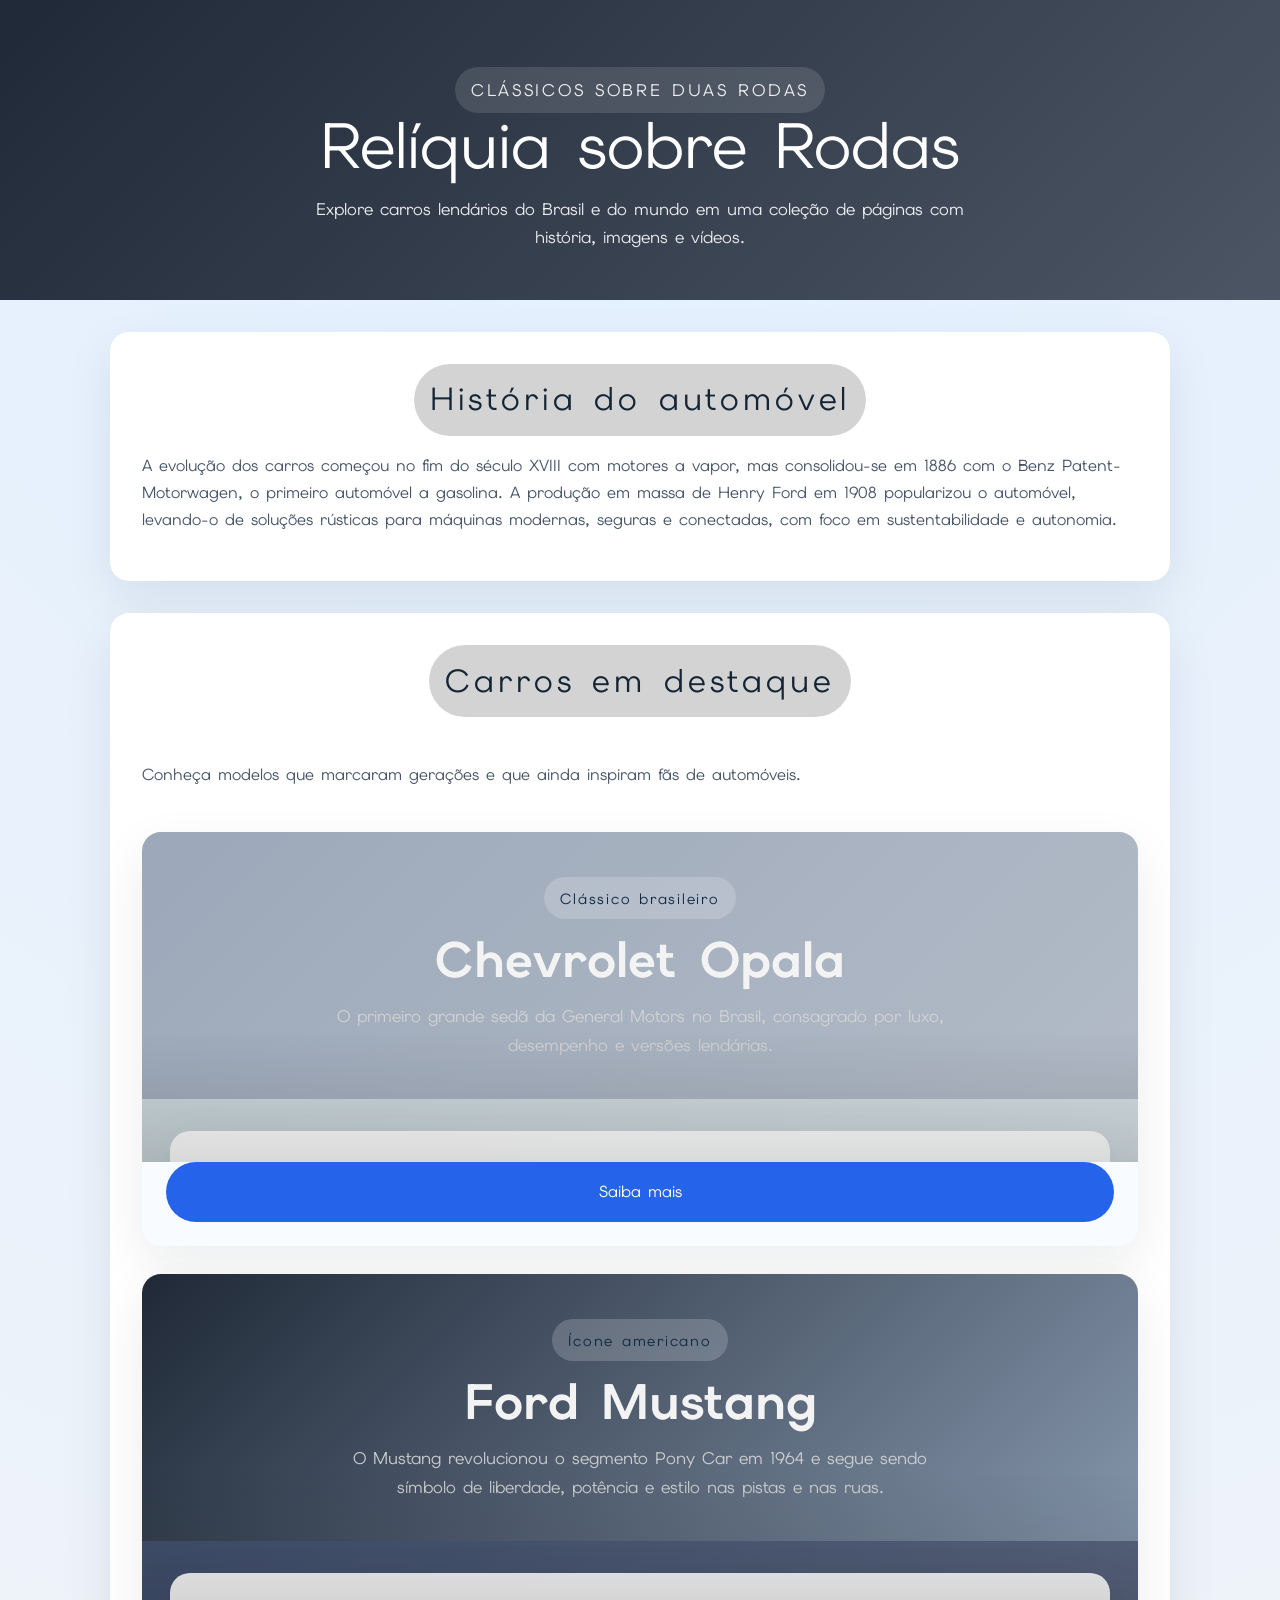
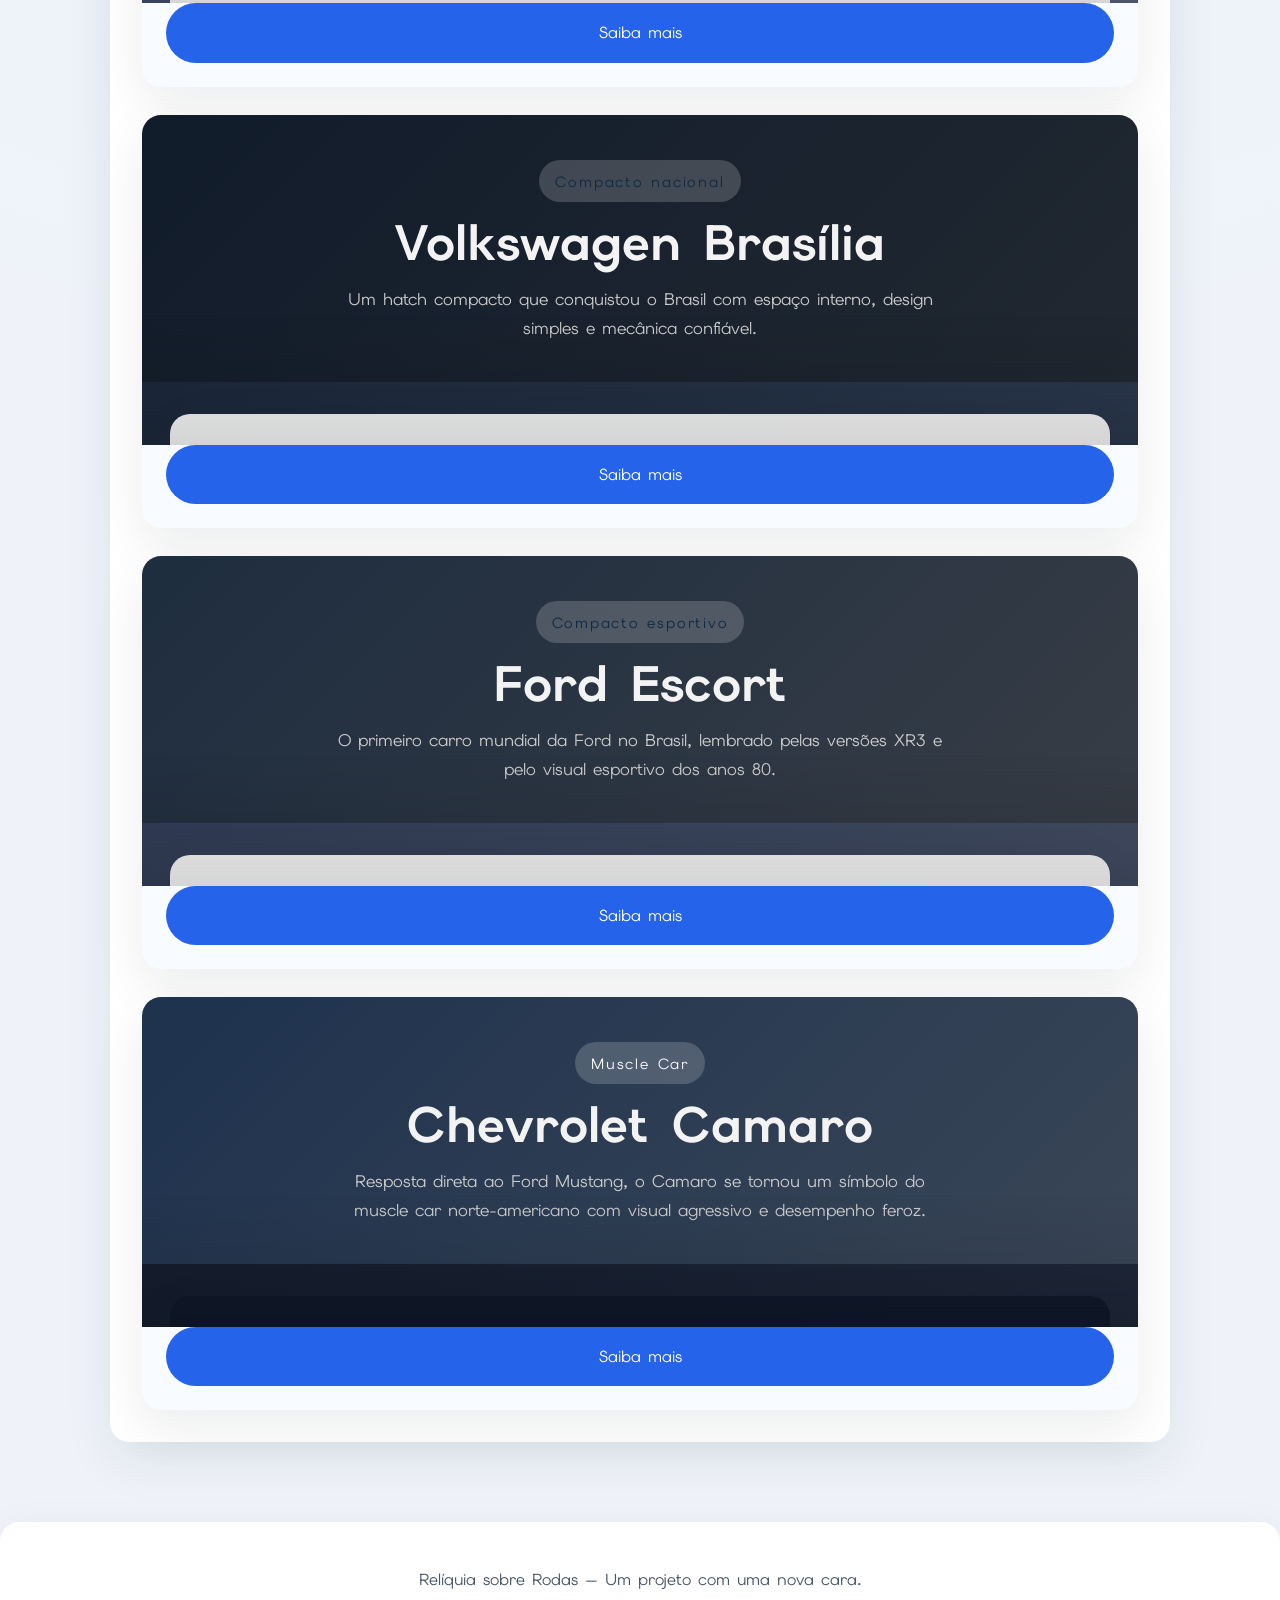
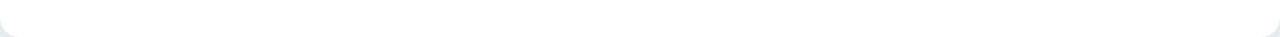
==== index.html @ 3fe46711 "Carros v1" ====
<!DOCTYPE html>
<html lang="pt-BR">
    <head>
        <meta charset="UTF-8">
        <meta name="viewport" content="width=device-width, initial-scale=1.0">
        <meta name="description" content="Relíquia sobre Rodas - carros clássicos, ícones automotivos e histórias de modelos como Opala, Mustang, Brasília, Escort e Camaro.">
        <title>Relíquia sobre Rodas</title>
        <link rel="preconnect" href="https://fonts.googleapis.com">
        <link rel="preconnect" href="https://fonts.gstatic.com" crossorigin>
        <link href="https://fonts.googleapis.com/css2?family=Castoro:ital@0;1&family=Elms+Sans:ital,wght@0,100..900;1,100..900&family=Nunito:ital,wght@0,200..1000;1,200..1000&family=Special+Elite&display=swap" rel="stylesheet">
        <link rel="stylesheet" href="css/base.css">
        <link rel="stylesheet" href="css/home.css">
    </head>
    <body class="special-elite-regular">
        <header class="page-header">
            <div class="hero">
                <p class="eyebrow">Clássicos sobre duas rodas</p>
                <h1>Relíquia sobre Rodas</h1>
                <p>Explore carros lendários do Brasil e do mundo em uma coleção de páginas com história, imagens e vídeos.</p>
            </div>
        </header>

        <main class="content-layout">
            <section class="intro" aria-labelledby="intro-title">
                <h2 id="intro-title">História do automóvel</h2>
                <p>A evolução dos carros começou no fim do século XVIII com motores a vapor, mas consolidou-se em 1886 com o Benz Patent-Motorwagen, o primeiro automóvel a gasolina. A produção em massa de Henry Ford em 1908 popularizou o automóvel, levando-o de soluções rústicas para máquinas modernas, seguras e conectadas, com foco em sustentabilidade e autonomia.</p>
            </section>

            <section class="cars-section" aria-labelledby="cars-title">
                <div class="section-header">
                    <h2 id="cars-title">Carros em destaque</h2>
                    <p>Conheça modelos que marcaram gerações e que ainda inspiram fãs de automóveis.</p>
                </div>

                <div class="cars-grid">
                    <article class="car-card">
                        <figure>
                            <iframe src="opala.html" title="Prévia do Opala" loading="lazy"></iframe>
                            <figcaption>Chevrolet Opala</figcaption>
                        </figure>
                        <a class="button-link" href="opala.html">Saiba mais</a>
                    </article>

                    <article class="car-card">
                        <figure>
                            <iframe src="fordmustang.html" title="Prévia do Ford Mustang" loading="lazy"></iframe>
                            <figcaption>Ford Mustang</figcaption>
                        </figure>
                        <a class="button-link" href="fordmustang.html">Saiba mais</a>
                    </article>

                    <article class="car-card">
                        <figure>
                            <iframe src="brasilia.html" title="Prévia da Brasília" loading="lazy"></iframe>
                            <figcaption>Volkswagen Brasília</figcaption>
                        </figure>
                        <a class="button-link" href="brasilia.html">Saiba mais</a>
                    </article>

                    <article class="car-card">
                        <figure>
                            <iframe src="fordescort.html" title="Prévia do Ford Escort" loading="lazy"></iframe>
                            <figcaption>Ford Escort</figcaption>
                        </figure>
                        <a class="button-link" href="fordescort.html">Saiba mais</a>
                    </article>

                    <article class="car-card">
                        <figure>
                            <iframe src="camaro.html" title="Prévia do Camaro" loading="lazy"></iframe>
                            <figcaption>Chevrolet Camaro</figcaption>
                        </figure>
                        <a class="button-link" href="camaro.html">Saiba mais</a>
                    </article>
                </div>
            </section>
        </main>

        <footer class="page-footer">
            <p>Relíquia sobre Rodas — Um projeto com uma nova cara.</p>
        </footer>
    </body>
</html>
---- css/base.css ----
﻿@import url('https://fonts.googleapis.com/css2?family=Castoro:ital@0;1&family=Elms+Sans:ital,wght@0,100..900;1,100..900&family=Nunito:ital,wght@0,200..1000;1,200..1000&family=Special+Elite&display=swap');

:root {
    color-scheme: light;
}

*,
*::before,
*::after {
    box-sizing: border-box;
}

html {
    scroll-behavior: smooth;
}

body {
    margin: 0;
    min-height: 100vh;
    line-height: 1.7;
    font-family: "Elms Sans", system-ui, -apple-system, BlinkMacSystemFont, "Segoe UI", sans-serif;
    font-weight: 400;
    font-style: normal;
}

.special-elite-regular,
.special-elite-regular * {
    font-family: "Elms Sans", system-ui, -apple-system, BlinkMacSystemFont, "Segoe UI", sans-serif !important;
    font-weight: 400 !important;
    font-style: normal !important;
}

.eyebrow {
    display: inline-block;
    margin-bottom: 1rem;
    padding: 0.55rem 1rem;
    border-radius: 999px;
    background: rgba(83, 83, 83, 0.12);
    text-transform: uppercase;
    letter-spacing: 0.16em;
    font-size: 0.78rem;
}

img,
iframe {
    width: 100%;
    display: block;
    border: 0;
}

a {
    color: inherit;
}

.button-link {
    display: inline-flex;
    align-items: center;
    justify-content: center;
    padding: 1rem 1.5rem;
    text-decoration: none;
    border-radius: 999px;
    font-weight: 700;
    transition: transform 0.2s ease, box-shadow 0.2s ease, background-color 0.2s ease;
}

.button-link:hover,
.button-link:focus-visible {
    transform: translateY(-2px);
}
---- css/home.css ----
@import url('https://fonts.googleapis.com/css2?family=Castoro:ital@0;1&family=Elms+Sans:ital,wght@0,100..900;1,100..900&family=Nunito:ital,wght@0,200..1000;1,200..1000&family=Special+Elite&display=swap');

:root {
    --bg: #eff3f9;
    --surface: #ffffff;
    --surface-strong: #f8fbff;
    --text: #142536;
    --text-muted: #475569;
    --primary: #2563eb;
    --primary-dark: #1d4ed8;
    --shadow: 0 18px 50px rgba(15, 23, 42, 0.08);
    color: var(--text);
    background: var(--bg);
    font-family: "Elms Sans", system-ui, -apple-system, BlinkMacSystemFont, "Segoe UI", sans-serif;
    font-weight: 400;
    font-style: normal;
}

body {
    background: radial-gradient(circle at top, #e2f0ff 0%, var(--bg) 60%);
    color: var(--text);
}

.page-header {
    background: linear-gradient(135deg, #1f2937 0%, #4b5563 100%);
    color: white;
    padding: 3.2rem 1.25rem 3rem;
    text-align: center;
}

.eyebrow {
    display: inline-block;
    margin-bottom: 1rem;
    padding: 0.55rem 1rem;
    border-radius: 999px;
    background: rgba(255, 255, 255, 0.12);
    text-transform: uppercase;
    letter-spacing: 0.16em;
    font-size: 0.78rem;
}

.hero h1 {
    margin: 0;
    font-size: clamp(2.8rem, 5vw, 4.5rem);
    line-height: 1.02;
}

.hero p {
    margin: 1rem auto 0;
    max-width: 42rem;
    font-size: 1.05rem;
    color: rgba(255, 255, 255, 0.9);
}

.content-layout {
    padding: 2rem 1.25rem 3rem;
    max-width: 1100px;
    margin: 0 auto;
}

.intro,
.cars-section,
.page-footer {
    background: var(--surface);
    border-radius: 1.2rem;
    box-shadow: var(--shadow);
}

.intro {
    padding: 2rem;
    margin-bottom: 2rem;
}


.intro h2,
.section-header h2 {
    margin-top: 0;
    font-size: 1.8rem;
}

.intro p,
.section-header p {
    color: var(--text-muted);
    margin-top: 1rem;
    max-width: auto;
}

.cars-section {
    padding: 2rem;
}

.section-header {
    display: grid;
    gap: 0.75rem;
    margin-bottom: 1.75rem;
}

.cars-section .section-header h2 {
    font-family: "Elms Sans", system-ui, -apple-system, BlinkMacSystemFont, "Segoe UI", sans-serif;
    letter-spacing: 0.02em;
}

.cars-grid {
    display: grid;
    gap: 1.75rem;
}

.car-card {
    background: var(--surface-strong);
    border-radius: 1.2rem;
    overflow: hidden;
    box-shadow: var(--shadow);
    display: grid;
    grid-template-rows: auto 1fr;
    transition: transform 0.25s ease, box-shadow 0.25s ease;
}

.car-card:hover,
.car-card:focus-within {
    transform: translateY(-3px);
    box-shadow: 0 24px 70px rgba(15, 23, 42, 0.14);
}

.car-card figure {
    margin: 0;
    min-height: 240px;
    position: relative;
    overflow: hidden;
}

.car-card figure::before {
    content: "";
    position: absolute;
    inset: 0;
    background: linear-gradient(180deg, transparent 60%, rgba(0, 0, 0, 0.14));
    pointer-events: none;
}

.car-card iframe {
    width: 100%;
    height: 100%;
    min-height: 260px;
    background: #e5e7eb;
}

.car-card figcaption {
    padding: 1.25rem 1.5rem;
    font-weight: 800;
    font-size: 1.1rem;
}

.button-link {
    margin: 0 1.5rem 1.5rem;
    background: var(--primary);
    color: white;
}

.button-link:hover,
.button-link:focus-visible {
    background: var(--primary-dark);
    box-shadow: 0 16px 30px rgba(37, 99, 235, 0.22);
}

.page-footer {
    margin-top: 2rem;
    padding: 1.75rem 2rem;
    color: var(--text-muted);
    text-align: center;
}

#intro-title {
    display: flex;
    width: fit-content;
    padding: 0.55rem 1rem;
    border-radius: 999px;
    background: rgba(14, 13, 13, 0.18);
    font-size: 2rem;
    letter-spacing: 0.12em;
    font-weight: bold;
    align-items: center;
    justify-content: center;
    margin: 0 auto 1rem auto;
}

#cars-title {
    display: inline-flex;
    padding: 0.55rem 1rem;
    border-radius: 999px;
    background: rgba(14, 13, 13, 0.18);
    color: inherit;
    font-size: 2rem;
    letter-spacing: 0.12em;
    margin-bottom: 1rem;
    font-weight: bold;
    align-items: center;
    justify-content: center;
    margin-left: auto;
    margin-right: auto;
}

@media (max-width: 840px) {
    .content-layout {
        padding: 1.5rem 1rem 2.5rem;
    }

    .cars-section,
    .page-footer {
        padding: 1.5rem;
    }

    .car-card figcaption {
        padding: 1rem 1.2rem;
    }

    .button-link {
        width: calc(100% - 2.4rem);
        margin: 0 1.2rem 1.25rem;
    }
}

@media (max-width: 560px) {
    .page-header {
        padding: 2rem 1rem 2.5rem;
    }

    .hero h1 {
        font-size: clamp(2rem, 10vw, 3rem);
    }

    .cars-section,
    .page-footer {
        border-radius: 1rem;
    }
}
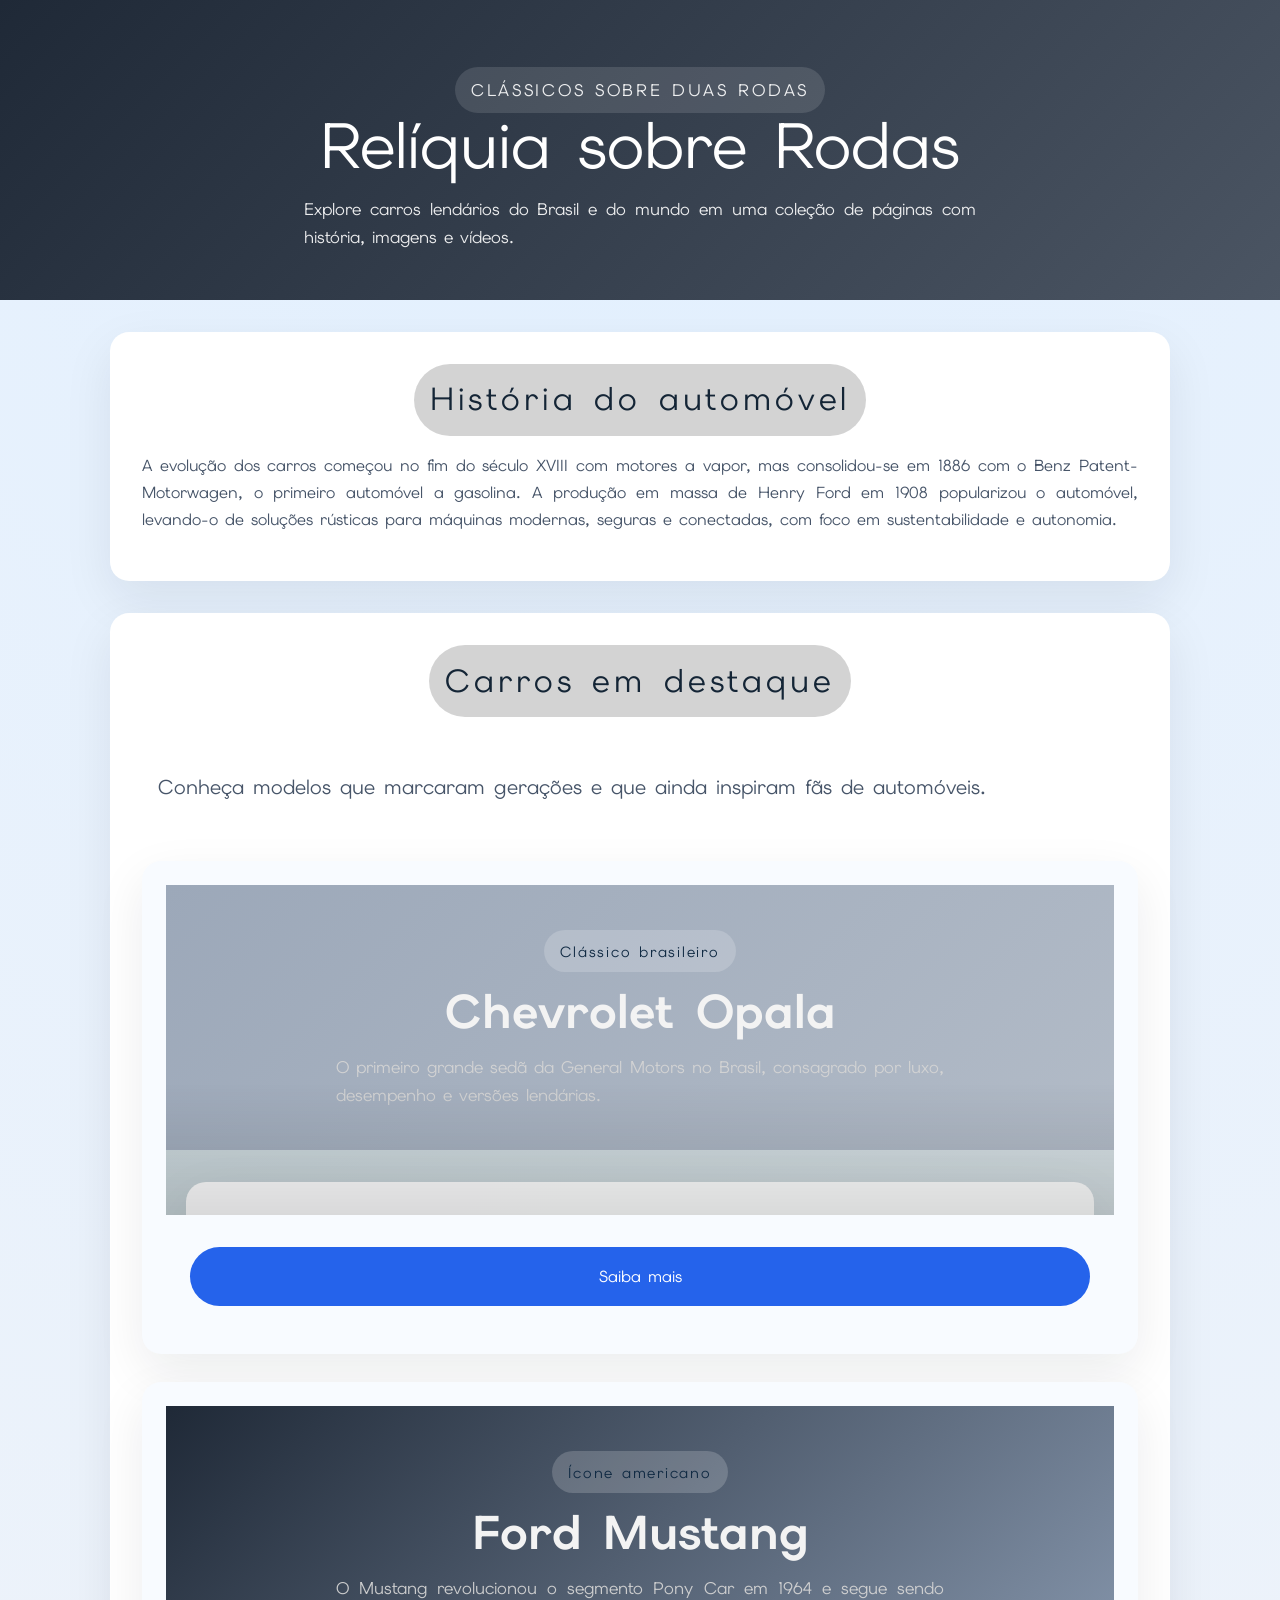
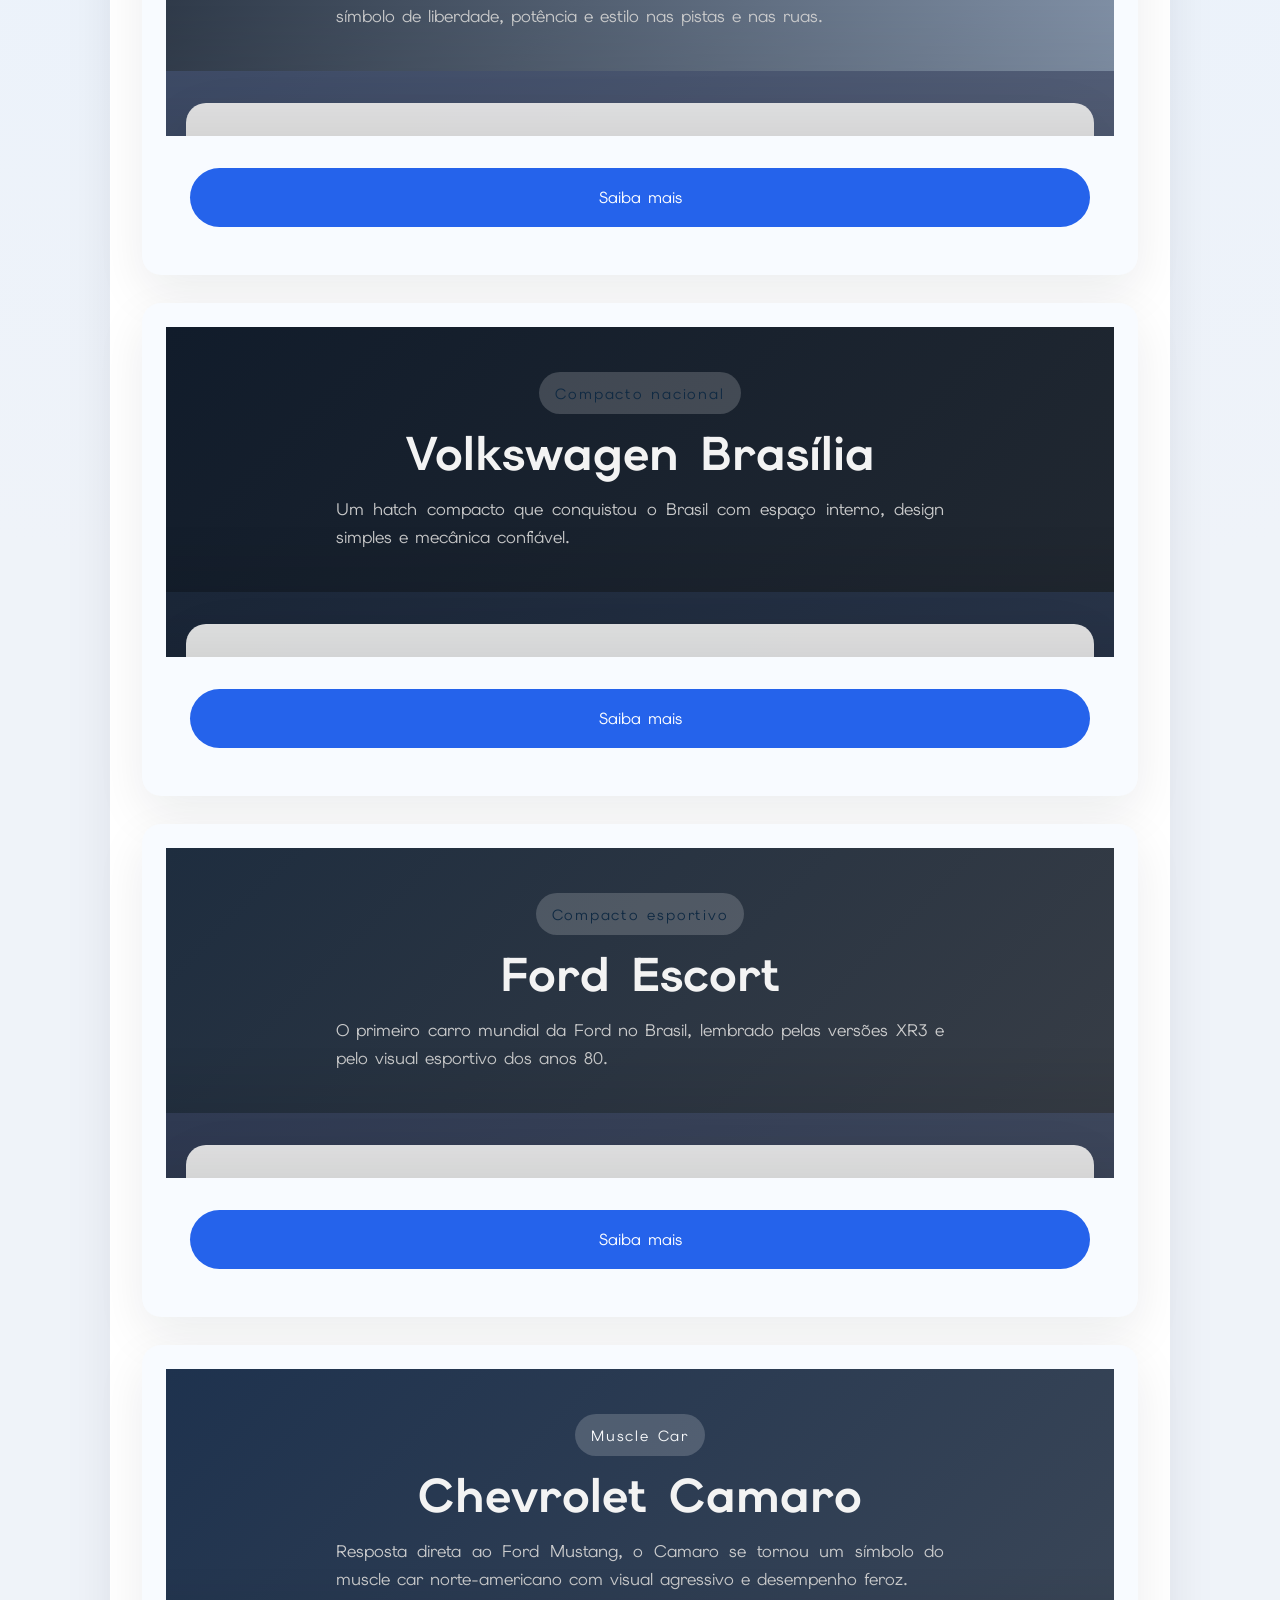
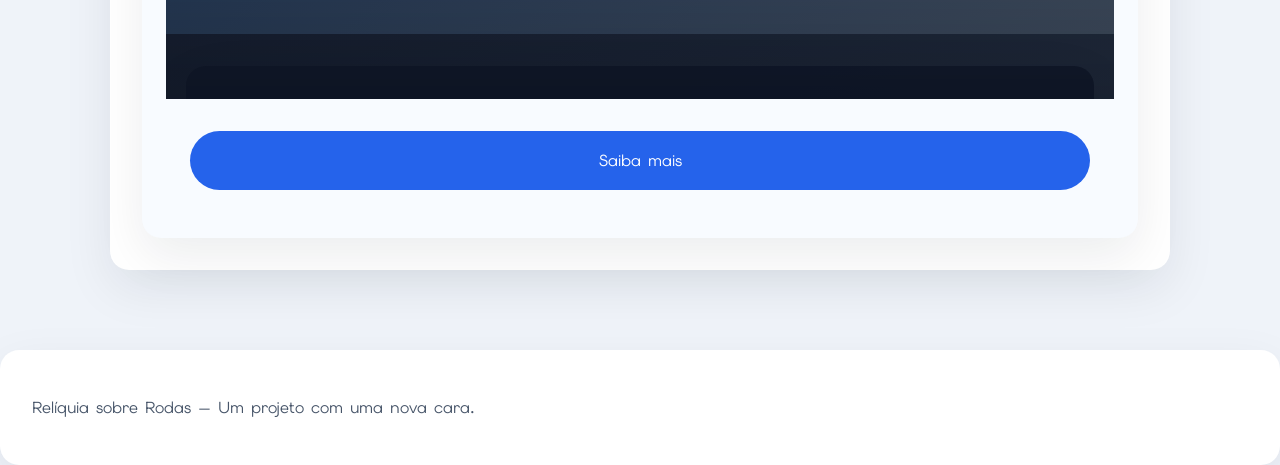
==== commit ffdab42a: "Carros v4.1" ====
--- a/index.html
+++ b/index.html
@@ -8,8 +8,8 @@
         <link rel="preconnect" href="https://fonts.googleapis.com">
         <link rel="preconnect" href="https://fonts.gstatic.com" crossorigin>
         <link href="https://fonts.googleapis.com/css2?family=Castoro:ital@0;1&family=Elms+Sans:ital,wght@0,100..900;1,100..900&family=Nunito:ital,wght@0,200..1000;1,200..1000&family=Special+Elite&display=swap" rel="stylesheet">
-        <link rel="stylesheet" href="css/base.css">
-        <link rel="stylesheet" href="css/home.css">
+        <link rel="stylesheet" href="./css/base.css">
+        <link rel="stylesheet" href="./css/style.css">
     </head>
     <body class="special-elite-regular">
         <header class="page-header">
@@ -29,7 +29,7 @@
             <section class="cars-section" aria-labelledby="cars-title">
                 <div class="section-header">
                     <h2 id="cars-title">Carros em destaque</h2>
-                    <p>Conheça modelos que marcaram gerações e que ainda inspiram fãs de automóveis.</p>
+                    <p class="descricao">Conheça modelos que marcaram gerações e que ainda inspiram fãs de automóveis.</p>
                 </div>
 
                 <div class="cars-grid">
--- a/css/base.css
+++ b/css/base.css
@@ -44,26 +44,50 @@
 img,
 iframe {
     width: 100%;
-    display: block;
+    display: flex;
     border: 0;
+    lighting-color: white;
 }
 
 a {
     color: inherit;
 }
 
+.car-card {
+    border-radius: 1rem;
+    background: rgba(255, 255, 255, 0.96);
+    box-shadow: 0 22px 60px rgba(15, 23, 42, 0.08);
+    padding: 1.5rem;
+    display: flex;
+    flex-direction: column;
+    gap: 2rem;
+}
+
 .button-link {
-    display: inline-flex;
+    display: flex;
     align-items: center;
     justify-content: center;
-    padding: 1rem 1.5rem;
+    margin: 2rem auto 0 auto;
+    align-self: center;
+    padding: 1rem 0.8rem;
     text-decoration: none;
-    border-radius: 999px;
+    border-radius: 50px;
     font-weight: 700;
     transition: transform 0.2s ease, box-shadow 0.2s ease, background-color 0.2s ease;
+}
+
+p {
+    text-align: justify;
 }
 
 .button-link:hover,
 .button-link:focus-visible {
     transform: translateY(-2px);
 }
+
+.descricao { 
+    align-self: center; 
+    padding: 0.55rem 1rem;
+    font-size: 20px;
+    border-radius: 999px;
+}
--- a/css/style.css
+++ b/css/style.css
@@ -0,0 +1,234 @@
+@import url('https://fonts.googleapis.com/css2?family=Castoro:ital@0;1&family=Elms+Sans:ital,wght@0,100..900;1,100..900&family=Nunito:ital,wght@0,200..1000;1,200..1000&family=Special+Elite&display=swap');
+
+:root {
+    --bg: #eff3f9;
+    --surface: #ffffff;
+    --surface-strong: #f8fbff;
+    --text: #142536;
+    --text-muted: #475569;
+    --primary: #2563eb;
+    --primary-dark: #1d4ed8;
+    --shadow: 0 18px 50px rgba(15, 23, 42, 0.08);
+    color: var(--text);
+    background: var(--bg);
+    font-family: "Elms Sans", system-ui, -apple-system, BlinkMacSystemFont, "Segoe UI", sans-serif;
+    font-weight: 400;
+    font-style: normal;
+}
+
+body {
+    background: radial-gradient(circle at top, #e2f0ff 0%, var(--bg) 60%);
+    color: var(--text);
+}
+
+.page-header {
+    background: linear-gradient(135deg, #1f2937 0%, #4b5563 100%);
+    color: white;
+    padding: 3.2rem 1.25rem 3rem;
+    text-align: center;
+}
+
+.eyebrow {
+    display: inline-block;
+    margin-bottom: 1rem;
+    padding: 0.55rem 1rem;
+    border-radius: 999px;
+    background: rgba(255, 255, 255, 0.12);
+    text-transform: uppercase;
+    letter-spacing: 0.16em;
+    font-size: 0.78rem;
+}
+
+.hero h1 {
+    margin: 0;
+    font-size: clamp(2.8rem, 5vw, 4.5rem);
+    line-height: 1.02;
+}
+
+.hero p {
+    margin: 1rem auto 0;
+    max-width: 42rem;
+    font-size: 1.05rem;
+    color: rgba(255, 255, 255, 0.9);
+}
+
+.content-layout {
+    padding: 2rem 1.25rem 3rem;
+    max-width: 1100px;
+    margin: 0 auto;
+}
+
+.intro,
+.cars-section,
+.page-footer {
+    background: var(--surface);
+    border-radius: 1.2rem;
+    box-shadow: var(--shadow);
+}
+
+.intro {
+    padding: 2rem;
+    margin-bottom: 2rem;
+}
+
+
+.intro h2,
+.section-header h2 {
+    margin-top: 0;
+    font-size: 1.8rem;
+}
+
+.intro p,
+.section-header p {
+    color: var(--text-muted);
+    margin-top: 1rem;
+    max-width: auto;
+}
+
+.cars-section {
+    padding: 2rem;
+}
+
+.section-header {
+    display: grid;
+    gap: 0.75rem;
+    margin-bottom: 1.75rem;
+}
+
+.cars-section .section-header h2 {
+    font-family: "Elms Sans", system-ui, -apple-system, BlinkMacSystemFont, "Segoe UI", sans-serif;
+    letter-spacing: 0.02em;
+}
+
+.cars-grid {
+    display: grid;
+    gap: 1.75rem;
+}
+
+.car-card {
+    background: var(--surface-strong);
+    border-radius: 1.2rem;
+    overflow: hidden;
+    box-shadow: var(--shadow);
+    display: grid;
+    grid-template-rows: auto 1fr;
+    transition: transform 0.25s ease, box-shadow 0.25s ease;
+}
+
+.car-card:hover,
+.car-card:focus-within {
+    transform: translateY(-3px);
+    box-shadow: 0 24px 70px rgba(15, 23, 42, 0.14);
+}
+
+.car-card figure {
+    margin: 0;
+    min-height: 240px;
+    position: relative;
+    overflow: hidden;
+}
+
+.car-card figure::before {
+    content: "";
+    position: absolute;
+    inset: 0;
+    background: linear-gradient(180deg, transparent 60%, rgba(0, 0, 0, 0.14));
+    pointer-events: none;
+}
+
+.car-card iframe {
+    width: 100%;
+    height: 100%;
+    min-height: 260px;
+    background: #e5e7eb;
+}
+
+.car-card figcaption {
+    padding: 1.25rem 1.5rem;
+    font-weight: 800;
+    font-size: 1.1rem;
+}
+
+.button-link {
+    margin: 0 1.5rem 1.5rem;
+    background: var(--primary);
+    color: white;
+}
+
+.button-link:hover,
+.button-link:focus-visible {
+    background: var(--primary-dark);
+    box-shadow: 0 16px 30px rgba(37, 99, 235, 0.22);
+}
+
+.page-footer {
+    margin-top: 2rem;
+    padding: 1.75rem 2rem;
+    color: var(--text-muted);
+    text-align: center;
+}
+
+#intro-title {
+    display: flex;
+    width: fit-content;
+    padding: 0.55rem 1rem;
+    border-radius: 999px;
+    background: rgba(14, 13, 13, 0.18);
+    font-size: 2rem;
+    letter-spacing: 0.12em;
+    font-weight: bold;
+    align-items: center;
+    justify-content: center;
+    margin: 0 auto 1rem auto;
+}
+
+#cars-title {
+    display: inline-flex;
+    padding: 0.55rem 1rem;
+    border-radius: 999px;
+    background: rgba(14, 13, 13, 0.18);
+    color: inherit;
+    font-size: 2rem;
+    letter-spacing: 0.12em;
+    margin-bottom: 1rem;
+    font-weight: bold;
+    align-items: center;
+    justify-content: center;
+    margin-left: auto;
+    margin-right: auto;
+}
+
+@media (max-width: 840px) {
+    .content-layout {
+        padding: 1.5rem 1rem 2.5rem;
+    }
+
+    .cars-section,
+    .page-footer {
+        padding: 1.5rem;
+    }
+
+    .car-card figcaption {
+        padding: 1rem 1.2rem;
+    }
+
+    .button-link {
+        width: calc(100% - 2.4rem);
+        margin: 0 1.2rem 1.25rem;
+    }
+}
+
+@media (max-width: 560px) {
+    .page-header {
+        padding: 2rem 1rem 2.5rem;
+    }
+
+    .hero h1 {
+        font-size: clamp(2rem, 10vw, 3rem);
+    }
+
+    .cars-section,
+    .page-footer {
+        border-radius: 1rem;
+    }
+}
